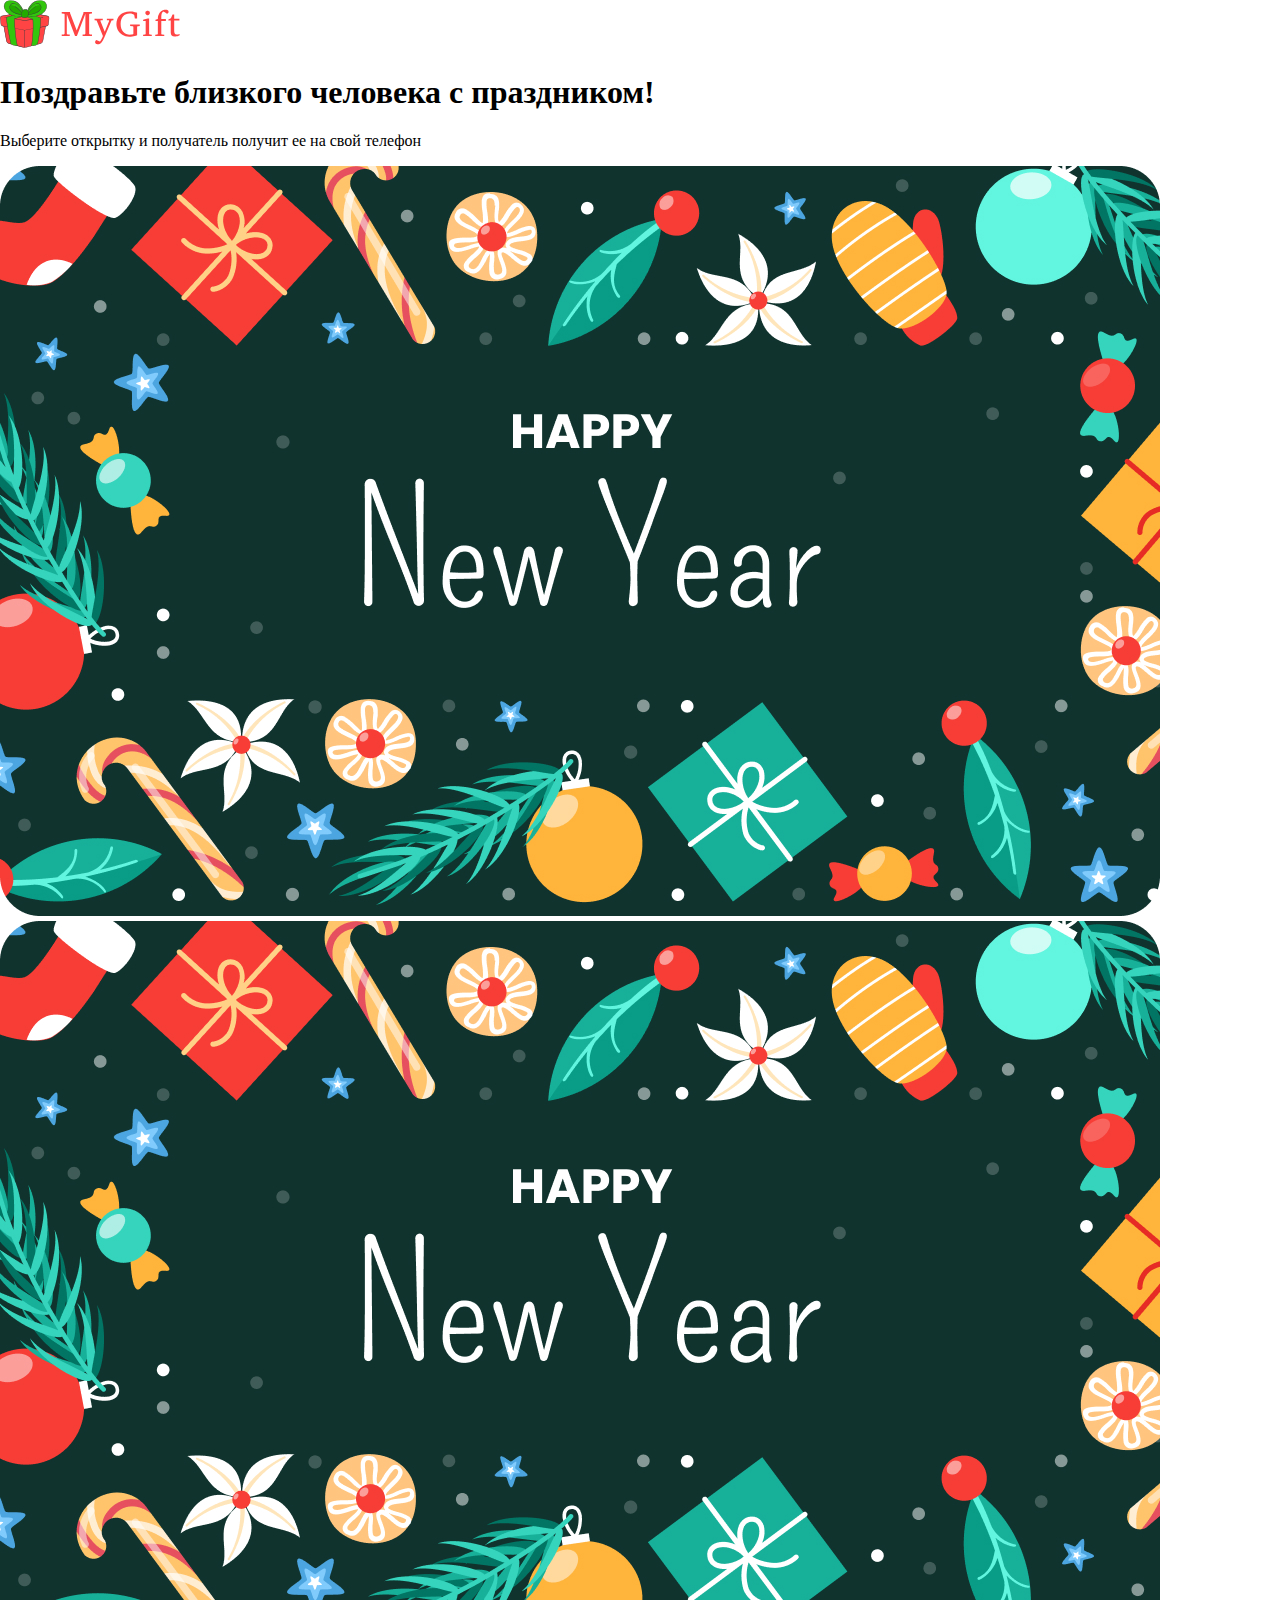
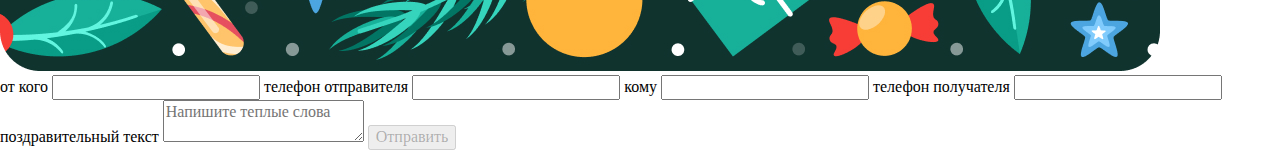
==== index.html @ 6f9e6fca "init project" ====
<!DOCTYPE html>
<html lang="ru">
<head>
    <meta charset="UTF-8">
    <meta name="viewport" content="width=device-width, initial-scale=1.0">
    <title>MyGift</title>
    <link rel="icon" href="img/favicon.svg" type="image/svg+xml">
    <link rel="stylesheet" href="css/normalize.css">
    <link rel="stylesheet" href="css/style.css">
    <link  rel="stylesheet" href="https://cdn.jsdelivr.net/npm/swiper@11/swiper-bundle.min.css"/>

<script src="https://cdn.jsdelivr.net/npm/swiper@11/swiper-bundle.min.js"></script>
</head>
<body class="body body--gift">
    <header class="header">
        <div class="container">
            <img class="header__logo" src="img/logo.svg" alt="Логотип проекта MyGift" width="180" height="48">
        </div>
    </header>

    <main class="main-content">
        <section class="gift">
            <div class="container">
                <h1 class="gift__title">Поздравьте близкого человека с праздником!</h1>
                <p class="gift__discription">Выберите открытку и получатель получит ее на свой телефон</p>
            </div>

            <div class="gift__wrapper">
                <div class="gift__card">
                    <!-- Slider main container -->
                    <div class="swiper gift__swiper gift__swiper--card" >
                        <!-- Additional required wrapper -->
                        <div class="swiper-wrapper">
                        <!-- Slides -->
                        <div class="swiper-slide gift__card-slide">
                            <img class="gift__card-image" src="img/Card_01.jpg" alt="Открытка №1">
                        </div>
                        <div class="swiper-slide gift__card-slide">
                            <img class="gift__card-image" src="img/Card_02.jpg" alt="Открытка №2">
                        </div>
                        <div class="swiper-slide gift__card-slide">
                            <img class="gift__card-image" src="img/Card_03.jpg" alt="Открытка №3">
                        </div>
                        <div class="swiper-slide gift__card-slide">
                            <img class="gift__card-image" src="img/Card_04.jpg" alt="Открытка №4">
                        </div>
                        <div class="swiper-slide gift__card-slide">
                            <img class="gift__card-image" src="img/Card_05.jpg" alt="Открытка №5">
                        </div>
                        </div>
                    </div>

                    <div class="swiper gift__swiper gift__swiper--thumb">
                        <!-- Additional required wrapper -->
                        <div class="swiper-wrapper">
                        <!-- Slides -->
                        <div class="swiper-slide gift__card-thumb">
                            <img class="gift__card-image" src="img/Card_01.jpg" alt="Открытка №1">
                        </div>
                        <div class="swiper-slide gift__card-thumb">
                            <img class="gift__card-image" src="img/Card_02.jpg" alt="Открытка №2">
                        </div>
                        <div class="swiper-slide gift__card-thumb">
                            <img class="gift__card-image" src="img/Card_03.jpg" alt="Открытка №3">
                        </div>
                        <div class="swiper-slide gift__card-thumb">
                            <img class="gift__card-image" src="img/Card_04.jpg" alt="Открытка №4">
                        </div>
                        <div class="swiper-slide gift__card-thumb">
                            <img class="gift__card-image" src="img/Card_05.jpg" alt="Открытка №5">
                        </div>
                        </div>
                    </div>
                </div>
                <form class="gift__form form">
                    <label class="form__label">
                        <span class="form__label-text">от кого</span>
                        <input class="form__field" type="text" name="sender_name">
                    </label>

                    <label class="form__label">
                        <span class="form__label-text">телефон отправителя</span>
                        <input class="form__field" type="text" name="sender_phone">
                    </label>

                    <label class="form__label">
                        <span class="form__label-text">кому</span>
                        <input class="form__field" type="text" name="receiver_name">
                    </label>

                    <label class="form__label">
                        <span class="form__label-text">телефон получателя</span>
                        <input class="form__field" type="text" name="receiver_phone">
                    </label>

                    <label class="form__label form__label--textarea">
                        <span class="form__label-text">поздравительный текст</span>
                        <textarea class="form__field" name="message" placeholder="Напишите теплые слова"></textarea>
                    </label>
                    
                    <button type="submit" class="form__button" disabled>Отправить</button>
                </form>
            </div>
        </section>

    </main>
</body>
</html>
---- css/style.css ----
html {
    box-sizing: border-box;
}

*,
*::before,
*::after {
    box-sizing: inherit;
}
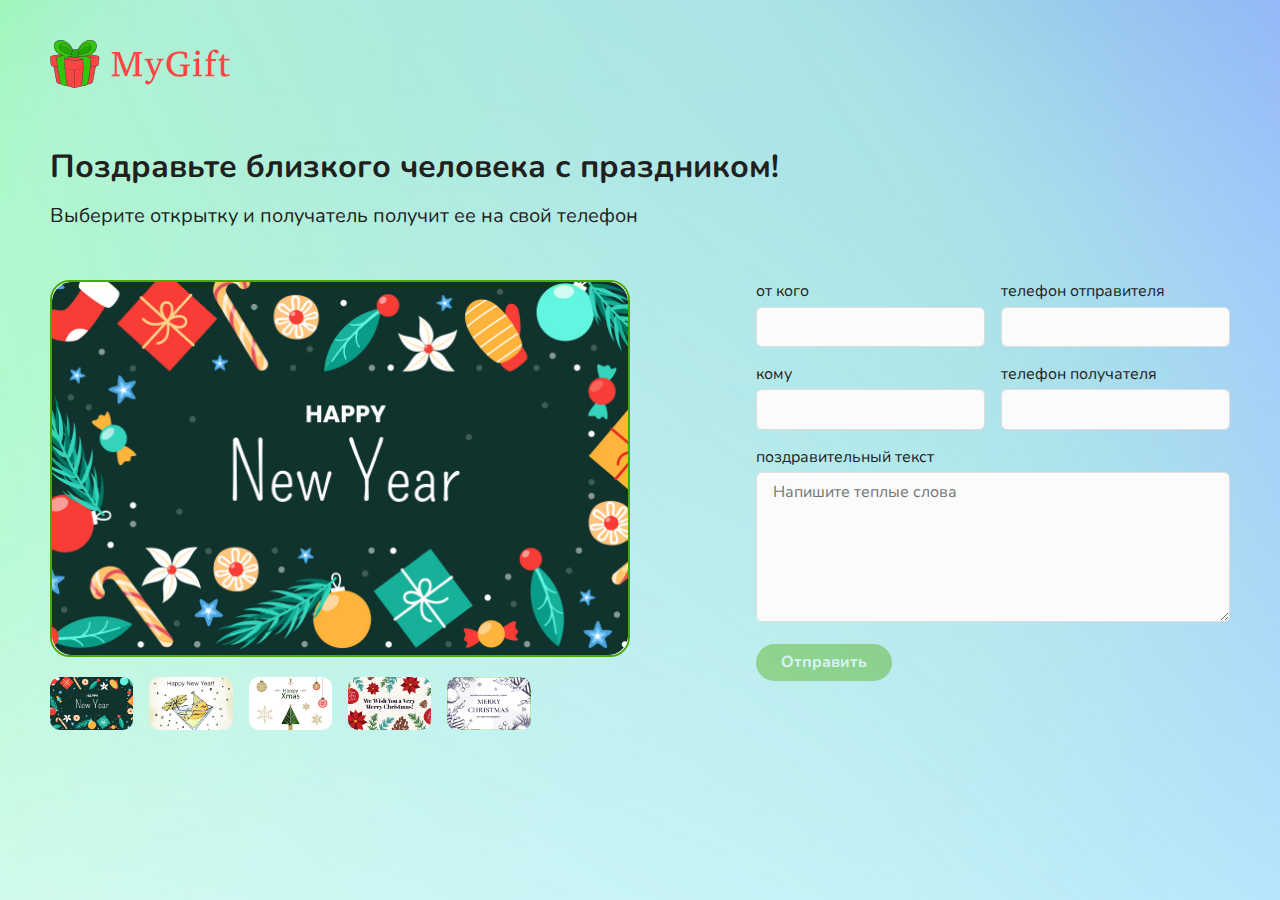
==== commit 53d42a11: "css and card" ====
--- a/index.html
+++ b/index.html
@@ -10,6 +10,7 @@
     <link  rel="stylesheet" href="https://cdn.jsdelivr.net/npm/swiper@11/swiper-bundle.min.css"/>
 
 <script src="https://cdn.jsdelivr.net/npm/swiper@11/swiper-bundle.min.js"></script>
+<script src="js/script.js" defer></script>
 </head>
 <body class="body body--gift">
     <header class="header">
@@ -23,84 +24,83 @@
             <div class="container">
                 <h1 class="gift__title">Поздравьте близкого человека с праздником!</h1>
                 <p class="gift__discription">Выберите открытку и получатель получит ее на свой телефон</p>
+
+                <div class="gift__wrapper">
+                    <div class="gift__card">
+                        <div class="swiper gift__swiper gift__swiper--card" >
+                            <div class="swiper-wrapper">
+                            <div class="swiper-slide gift__card-slide">
+                                <img class="gift__card-image" src="img/Card_01.jpg" alt="Открытка №1">
+                            </div>
+                            <div class="swiper-slide gift__card-slide">
+                                <img class="gift__card-image" src="img/Card_02.jpg" alt="Открытка №2">
+                            </div>
+                            <div class="swiper-slide gift__card-slide">
+                                <img class="gift__card-image" src="img/Card_03.jpg" alt="Открытка №3">
+                            </div>
+                            <div class="swiper-slide gift__card-slide">
+                                <img class="gift__card-image" src="img/Card_04.jpg" alt="Открытка №4">
+                            </div>
+                            <div class="swiper-slide gift__card-slide">
+                                <img class="gift__card-image" src="img/Card_05.jpg" alt="Открытка №5">
+                            </div>
+                            </div>
+                        </div>
+    
+                        <div class="swiper gift__swiper gift__swiper--thumb">
+                            <!-- Additional required wrapper -->
+                            <div class="swiper-wrapper">
+                            <!-- Slides -->
+                            <div class="swiper-slide gift__card-thumb">
+                                <img class="gift__card-image" src="img/Card_01.jpg" alt="Открытка №1">
+                            </div>
+                            <div class="swiper-slide gift__card-thumb">
+                                <img class="gift__card-image" src="img/Card_02.jpg" alt="Открытка №2">
+                            </div>
+                            <div class="swiper-slide gift__card-thumb">
+                                <img class="gift__card-image" src="img/Card_03.jpg" alt="Открытка №3">
+                            </div>
+                            <div class="swiper-slide gift__card-thumb">
+                                <img class="gift__card-image" src="img/Card_04.jpg" alt="Открытка №4">
+                            </div>
+                            <div class="swiper-slide gift__card-thumb">
+                                <img class="gift__card-image" src="img/Card_05.jpg" alt="Открытка №5">
+                            </div>
+                            </div>
+                        </div>
+                    </div>
+                    <form class="gift__form form">
+                        <label class="form__label">
+                            <span class="form__label-text">от кого</span>
+                            <input class="form__field" type="text" name="sender_name">
+                        </label>
+    
+                        <label class="form__label">
+                            <span class="form__label-text">телефон отправителя</span>
+                            <input class="form__field" type="text" name="sender_phone">
+                        </label>
+    
+                        <label class="form__label">
+                            <span class="form__label-text">кому</span>
+                            <input class="form__field" type="text" name="receiver_name">
+                        </label>
+    
+                        <label class="form__label">
+                            <span class="form__label-text">телефон получателя</span>
+                            <input class="form__field" type="text" name="receiver_phone">
+                        </label>
+    
+                        <label class="form__label form__label--textarea">
+                            <span class="form__label-text">поздравительный текст</span>
+                            <textarea class="form__field form__field--textarea" name="message" placeholder="Напишите теплые слова"></textarea>
+                        </label>
+                        
+                        <button type="submit" class="form__button" disabled>Отправить</button>
+                    </form>
+                </div>
             </div>
 
-            <div class="gift__wrapper">
-                <div class="gift__card">
-                    <!-- Slider main container -->
-                    <div class="swiper gift__swiper gift__swiper--card" >
-                        <!-- Additional required wrapper -->
-                        <div class="swiper-wrapper">
-                        <!-- Slides -->
-                        <div class="swiper-slide gift__card-slide">
-                            <img class="gift__card-image" src="img/Card_01.jpg" alt="Открытка №1">
-                        </div>
-                        <div class="swiper-slide gift__card-slide">
-                            <img class="gift__card-image" src="img/Card_02.jpg" alt="Открытка №2">
-                        </div>
-                        <div class="swiper-slide gift__card-slide">
-                            <img class="gift__card-image" src="img/Card_03.jpg" alt="Открытка №3">
-                        </div>
-                        <div class="swiper-slide gift__card-slide">
-                            <img class="gift__card-image" src="img/Card_04.jpg" alt="Открытка №4">
-                        </div>
-                        <div class="swiper-slide gift__card-slide">
-                            <img class="gift__card-image" src="img/Card_05.jpg" alt="Открытка №5">
-                        </div>
-                        </div>
-                    </div>
-
-                    <div class="swiper gift__swiper gift__swiper--thumb">
-                        <!-- Additional required wrapper -->
-                        <div class="swiper-wrapper">
-                        <!-- Slides -->
-                        <div class="swiper-slide gift__card-thumb">
-                            <img class="gift__card-image" src="img/Card_01.jpg" alt="Открытка №1">
-                        </div>
-                        <div class="swiper-slide gift__card-thumb">
-                            <img class="gift__card-image" src="img/Card_02.jpg" alt="Открытка №2">
-                        </div>
-                        <div class="swiper-slide gift__card-thumb">
-                            <img class="gift__card-image" src="img/Card_03.jpg" alt="Открытка №3">
-                        </div>
-                        <div class="swiper-slide gift__card-thumb">
-                            <img class="gift__card-image" src="img/Card_04.jpg" alt="Открытка №4">
-                        </div>
-                        <div class="swiper-slide gift__card-thumb">
-                            <img class="gift__card-image" src="img/Card_05.jpg" alt="Открытка №5">
-                        </div>
-                        </div>
-                    </div>
-                </div>
-                <form class="gift__form form">
-                    <label class="form__label">
-                        <span class="form__label-text">от кого</span>
-                        <input class="form__field" type="text" name="sender_name">
-                    </label>
-
-                    <label class="form__label">
-                        <span class="form__label-text">телефон отправителя</span>
-                        <input class="form__field" type="text" name="sender_phone">
-                    </label>
-
-                    <label class="form__label">
-                        <span class="form__label-text">кому</span>
-                        <input class="form__field" type="text" name="receiver_name">
-                    </label>
-
-                    <label class="form__label">
-                        <span class="form__label-text">телефон получателя</span>
-                        <input class="form__field" type="text" name="receiver_phone">
-                    </label>
-
-                    <label class="form__label form__label--textarea">
-                        <span class="form__label-text">поздравительный текст</span>
-                        <textarea class="form__field" name="message" placeholder="Напишите теплые слова"></textarea>
-                    </label>
-                    
-                    <button type="submit" class="form__button" disabled>Отправить</button>
-                </form>
-            </div>
+            
         </section>
 
     </main>
--- a/css/style.css
+++ b/css/style.css
@@ -1,3 +1,18 @@
+@font-face {
+    font-display: swap;
+    font-family: 'Nunito';
+    font-style: normal;
+    font-weight: 400;
+    src: url('../fonts/nunito-v26-cyrillic_latin-regular.woff2') format('woff2'); /* Chrome 36+, Opera 23+, Firefox 39+, Safari 12+, iOS 10+ */
+}
+@font-face {
+    font-display: swap;
+    font-family: 'Nunito';
+    font-style: normal;
+    font-weight: 700;
+    src: url('../fonts/nunito-v26-cyrillic_latin-700.woff2') format('woff2'); /* Chrome 36+, Opera 23+, Firefox 39+, Safari 12+, iOS 10+ */
+}
+
 html {
     box-sizing: border-box;
 }
@@ -6,4 +21,196 @@
 *::before,
 *::after {
     box-sizing: inherit;
+}
+
+.body {
+    min-width: 320px;
+    min-height: 100vh;
+    font-family: Nunito, sans-serif;
+    -webkit-font-smoothing: antialiased;
+    -moz-osx-font-smoothing: grayscale;
+    text-rendering: optimizeLegibility;
+    -webkit-tap-highlight-color: rgba(0, 0, 0, 0);
+    -webkit-tap-highlight-color: transparent;
+    font-size: 16px;
+    line-height: 1.4;
+    color: #221F1F;
+}
+
+.body--gift {
+    background: #AFE9E2 url(../img/bg-gift.jpg) center/cover;
+}
+
+.body--congratulation {
+    background: #FDCEBF url(../img/bg-congratulation.jpg) center/cover;
+}
+
+.container {
+    max-width: 1240px;
+    margin: 0 auto;
+    padding: 0 30px;
+}
+
+.header {
+    padding: 40px 0;
+}
+.header__logo {
+    display: block;
+    max-width: 100%;
+    height: auto;
+}
+
+/* For gift-page */
+
+.gift {
+    padding: 20px 0 80px;
+}
+
+.gift__title {
+    font-size: 32px;
+    font-weight: 700;
+    line-height: 1.2;
+    margin: 0 0 16px;
+}
+
+.gift__discription {
+    font-size: 20px;
+    font-weight: 400;
+    line-height: 1.4;
+    margin: 0 0 50px;
+}
+
+.gift__wrapper {
+    display: flex;
+    justify-content: space-between;
+    align-items: start;
+    gap: 30px;
+}
+
+.gift__card {
+    max-width: 580px;
+}
+
+.gift__swiper--card {
+    margin-bottom: 20px;
+}
+
+.gift__card-slide {
+    border-radius: 20px;
+    border: 2px solid #4BAA00;
+    overflow: hidden;
+    box-sizing: border-box;
+}
+.gift__card-image {
+    display: block;
+    max-width: 100%;
+    height: auto;
+}
+
+.gift__card-thumb {
+    border-radius: 10px;
+    overflow: hidden;
+}
+.gift__form {
+    max-width: 480px;
+}
+.form {
+    display: grid;
+    grid-template-columns: repeat(2, 1fr);
+    gap: 16px;
+    justify-items: start;
+}
+.form__label {
+    width: 100%;
+}
+.form__label-text {
+    display: block;
+    margin-bottom: 4px;
+}
+.form__field {
+    font: inherit;
+    width: 100%;
+    border-radius: 6px;
+    border: 1px solid #DEDEDE;
+    background-color: #FBFBFB;
+    padding: 8px 16px;
+    outline: none;
+}
+
+.form__field:hover,
+.form__field:focus-visible,
+.form__field:active {
+    border-color: #999;
+}
+
+.form__label--textarea {
+    grid-column: 1 / -1;
+}
+
+.form__field--textarea {
+    resize: vertical;
+    min-height: 150px;
+}
+
+.form__button {
+    border-radius: 32px;
+    background-color: #4BAA00;
+    border: 1px solid transparent;
+    color: #fff;
+    font-weight: 700;
+    padding: 8px 24px;
+    cursor: pointer;
+}
+
+.form__button:hover:not(:disabled) {
+    background-color: #58C601;
+}
+
+.form__button:focus-visible {
+    border-color: #58C601;
+    background-color: #4BAA00;
+}
+
+.form__button:active:not(:disabled) {
+    transform: translate(2px, 2px);
+}
+
+.form__button:disabled {
+    opacity: 0.4;
+    background-color: #4BAA00;
+}
+
+/* For congratulations-page */
+
+.congratulations {
+}
+.congratulation__title {
+}
+.congratulation__discription {
+}
+.congratulation__card {
+}
+.card {
+}
+.card__inner {
+}
+.card__front {
+}
+.card__image {
+}
+.card__back {
+}
+.card__title {
+}
+.card__contacts {
+}
+.card__detail {
+}
+.card__subtitle {
+}
+.card__from {
+}
+.card__to {
+}
+.card__message {
 }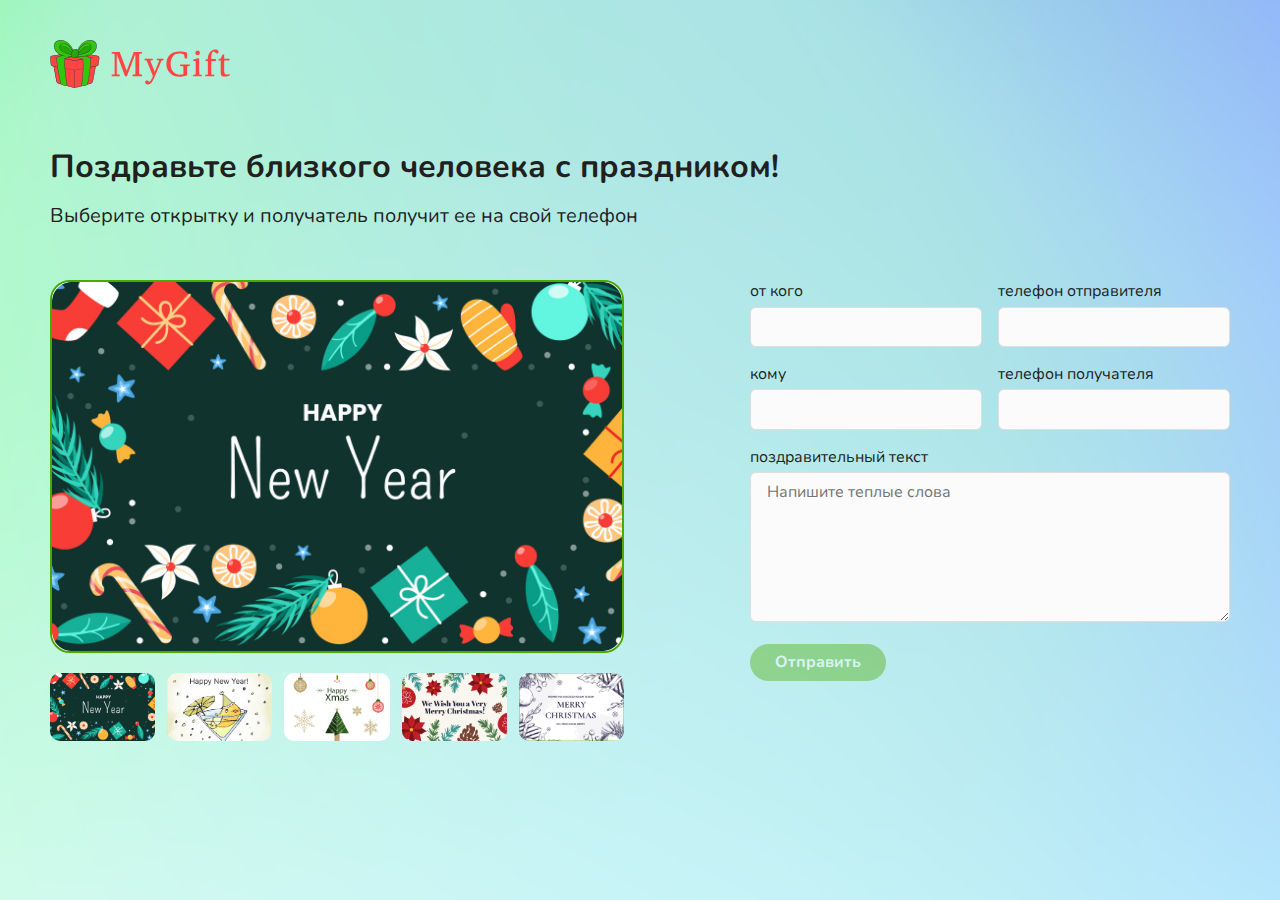
==== commit 7eb50a32: "adaptive" ====
--- a/index.html
+++ b/index.html
@@ -22,7 +22,7 @@
     <main class="main-content">
         <section class="gift">
             <div class="container">
-                <h1 class="gift__title">Поздравьте близкого человека с праздником!</h1>
+                <h1 class="gift__title">Поздравьте близкого человека с&nbsp;праздником!</h1>
                 <p class="gift__discription">Выберите открытку и получатель получит ее на свой телефон</p>
 
                 <div class="gift__wrapper">
@@ -48,9 +48,7 @@
                         </div>
     
                         <div class="swiper gift__swiper gift__swiper--thumb">
-                            <!-- Additional required wrapper -->
                             <div class="swiper-wrapper">
-                            <!-- Slides -->
                             <div class="swiper-slide gift__card-thumb">
                                 <img class="gift__card-image" src="img/Card_01.jpg" alt="Открытка №1">
                             </div>
--- a/css/style.css
+++ b/css/style.css
@@ -46,9 +46,9 @@
 }
 
 .container {
-    max-width: 1240px;
+    max-width: 1260px;
     margin: 0 auto;
-    padding: 0 30px;
+    padding: 0 40px;
 }
 
 .header {
@@ -62,7 +62,8 @@
 
 /* For gift-page */
 
-.gift {
+.gift, 
+.congratulations {
     padding: 20px 0 80px;
 }
 
@@ -84,11 +85,12 @@
     display: flex;
     justify-content: space-between;
     align-items: start;
-    gap: 30px;
+    gap: 96px;
 }
 
 .gift__card {
     max-width: 580px;
+    width: calc(50% - 16px);
 }
 
 .gift__swiper--card {
@@ -113,6 +115,7 @@
 }
 .gift__form {
     max-width: 480px;
+    width: 100%;
 }
 .form {
     display: grid;
@@ -126,6 +129,7 @@
 .form__label-text {
     display: block;
     margin-bottom: 4px;
+    white-space: nowrap;
 }
 .form__field {
     font: inherit;
@@ -183,34 +187,203 @@
 /* For congratulations-page */
 
 .congratulations {
-}
+    padding-top: 20px;
+    padding-bottom: 145px;
+}
+
 .congratulation__title {
-}
+    font-size: 32px;
+    font-weight: 700;
+    line-height: 1.2;
+    margin: 0 0 16px;
+}
+
 .congratulation__discription {
-}
+    font-size: 20px;
+    font-weight: 400;
+    line-height: 1.4;
+    margin: 0 0 50px;
+}
+
+.congratulation__title,
+.congratulation__discription {
+    text-align: center;
+}
+
 .congratulation__card {
+    margin: 0 auto;
 }
 .card {
-}
+    position: relative;
+    width: 580px;
+    height: 375px;
+    perspective: 1000px;
+}
+
 .card__inner {
-}
+    transform-style: preserve-3d;
+    transition: transform 1s;
+    width: 100%;
+    height: 100%;
+}
+
+.card:hover .card__inner {
+    transform: rotateY(180deg);
+}
+
 .card__front {
+    position: absolute;
+    backface-visibility: hidden;
+    border-radius: 20px;
+    inset: 0;
+    overflow: hidden;
 }
 .card__image {
+    display: block;
+    max-width: 100%;
+    height: auto;
 }
 .card__back {
+    position: absolute;
+    inset: 0;
+    backface-visibility: hidden;
+    border-radius: 20px;
+    background-color: #FFF;
+    transform: rotateY(180deg);
+    padding: 32px;
 }
 .card__title {
-}
+    color: #F44;
+    font-size: 28px;
+    font-weight: 700;
+    line-height: 1.2;
+    margin: 0 0 24px;
+}
+
 .card__contacts {
-}
+    margin-bottom: 24px;
+}
+
 .card__detail {
-}
+    display: flex;
+    gap: 16px;
+    margin: 0 0 8px;
+}
+
+.card__detail:last-child {
+    margin-bottom: 0;
+}
+
 .card__subtitle {
-}
-.card__from {
-}
-.card__to {
-}
+    opacity: 0.3;
+    min-width: 54px;
+}
+
 .card__message {
-}+    font-size: 20px;
+    margin: 0;
+}
+
+/*Adaptive*/
+
+@media (width <= 1080px) {
+
+    /* For gift-page */
+
+    .header {
+        padding: 32px 0 16px;
+    }
+
+    .gift {
+        padding: 16px 0 34px;
+    }
+
+    .gift__title {
+        font-size: 28px;
+        margin-bottom: 12px;
+    }
+    
+    .gift__discription {
+        font-size: 16px;
+        margin-bottom: 24px;
+    }
+    
+    .gift__card {
+        max-width: 464px;
+        width: 100%;
+        padding-top: 8px;
+    }
+    
+    .form {
+        row-gap: 12px;
+    }
+
+    /* For congratulations-page */
+
+    .congratulation__title {
+        font-size: 28px;
+        margin-bottom: 12px;
+    }
+    
+    .congratulation__discription {
+        font-size: 16px;
+        margin-bottom: 32px;
+    }
+}
+
+@media (width <= 980px) {
+    
+    /* For gift-page */
+
+    .container {
+        padding: 0 44px;
+    }
+
+    .gift__wrapper {
+        flex-wrap: wrap;
+    }
+
+    .gift__form {
+        max-width: 100%;
+    }
+}
+
+@media (width <= 680px) {
+    /* For congratulations-page */
+
+    .card {
+        width: calc(100% - 46px);
+    }
+
+    .card__title {
+        font-size: 20px;
+    }
+
+    .card__message {
+        font-size: 16px;
+        content: attr(data-text);
+    }
+}
+
+
+
+@media (width <= 580px) {
+    
+    /* For gift-page */
+
+    .container {
+        padding: 0 16px;
+    }
+
+    .header {
+        padding-top: 24px
+    }
+
+    .gift__card-thumb {
+        border-radius: 4px;
+    }
+
+    .form {
+        grid-template-columns: 1fr;
+    }
+}
